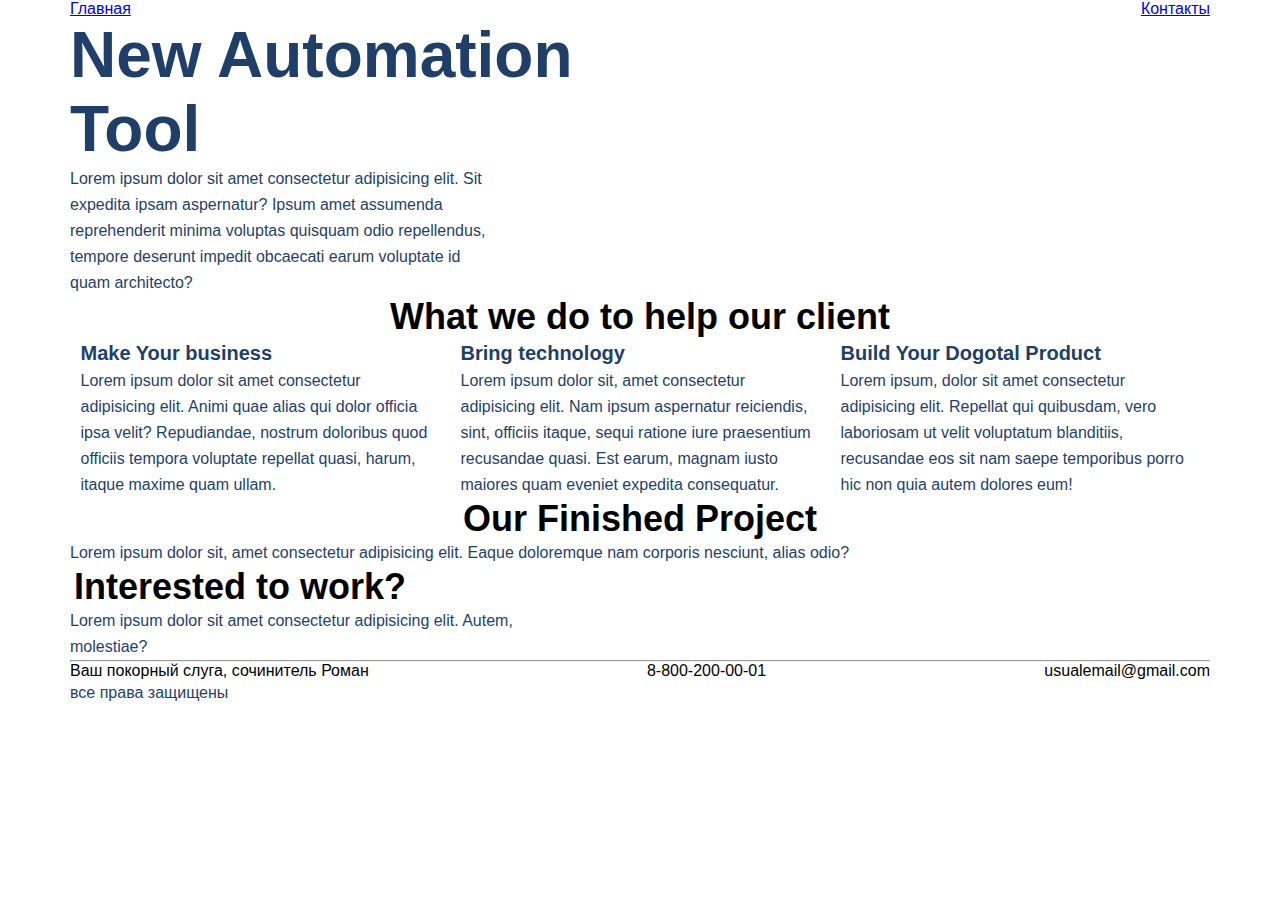
==== index.html @ da650c40 "2" ====
<!DOCTYPE html>
<html lang="en">
<head>
    <meta charset="UTF-8">
    <meta http-equiv="X-UA-Compatible" content="IE=edge">
    <meta name="viewport" content="width=device-width, initial-scale=1.0">
    <title>Document</title>
    <link rel="stylesheet" href="style.css">
</head>
<body>
    <div class="top">
        <div class="container">
            <div>
                <ul class="header"> 
                    <li><a href="index.html">Главная</a></li>
                    <li><a href="contacts.html">Контакты</a></li>
                </ul>
            </div>
            <div class="top_info">
                <h1 class="mainh1">New Automation Tool</h1>
                <p class="paragraf text-1">Lorem ipsum dolor sit amet consectetur adipisicing elit. Sit expedita ipsam aspernatur? Ipsum amet assumenda reprehenderit minima voluptas quisquam odio repellendus, tempore deserunt impedit obcaecati earum voluptate id quam architecto?</p>
            </div>
        </div>
    </div>

    <div class="what_we_do container">
        <h3 class="heading3">What we do to help our client</h3>
        <div class="catalog">
            <div class="item-1">
                <h4 class="heading4">Make Your business</h4>
                <p class="paragraf">Lorem ipsum dolor sit amet consectetur adipisicing elit. Animi quae alias qui dolor officia ipsa velit? Repudiandae, nostrum doloribus quod officiis tempora voluptate repellat quasi, harum, itaque maxime quam ullam.</p>
            </div>
            <div class="item-2">
                <h4 class="heading4">Bring technology</h4>
                <p class="paragraf">Lorem ipsum dolor sit, amet consectetur adipisicing elit. Nam ipsum aspernatur reiciendis, sint, officiis itaque, sequi ratione iure praesentium recusandae quasi. Est earum, magnam iusto maiores quam eveniet expedita consequatur.</p>
            </div>
            <div class="item-3">
                <h4 class="heading4">Build Your Dogotal Product</h4>
                <p class="paragraf">Lorem ipsum, dolor sit amet consectetur adipisicing elit. Repellat qui quibusdam, vero laboriosam ut velit voluptatum blanditiis, recusandae eos sit nam saepe temporibus porro hic non quia autem dolores eum!</p>
            </div>

        </div>
    </div>

    <div class="project container">
        <h3 class="heading3">Our Finished Project</h3>
        <p class="paragraf">Lorem ipsum dolor sit, amet consectetur adipisicing elit. Eaque doloremque nam corporis nesciunt, alias odio?</p>
    </div>

    <div  class="footer">
        <div class="container">
            <div class="footer_top">
                <div class="footer_text">
                    <h3 class="heading3 footer-heading">Interested to work?</h3>
                    <p class="paragraf">Lorem ipsum dolor sit amet consectetur adipisicing elit. Autem, molestiae?</p>
                </div>
            </div>
            <hr>
            <div class="footer_bottom">
                <ul class="footer_info">
                    <li>Ваш покорный слуга, сочинитель Роман</li>
                    <li>8-800-200-00-01</li>
                    <li>usualemail@gmail.com</li>
                </ul>
                <div class="copyright">
                    <p class="paragraf">все права защищены</p>
                </div>
                
            </div>
        </div>


    </div>


</body>
</html>
---- style.css ----
* {
    margin: 0;
    padding: 0;
}

.container {
    width: 1140px;
    margin: 0 auto;
}

.header {
    display: flex;
    list-style-type: none;
    justify-content: space-between;
}

.top_info {
    width: 510px;
}

.text-1 {
    width: 425px;
}
.item-1 {
    width: 359px;
    
}

.item-2 {
    width: 359px;
    
}

.item-3 {
    width: 359px;
    
}

.catalog {
    display: flex;
    justify-content: space-around;
}

.footer_text {
    width: 495px;
}

.footer-heading {
    width: 340px;
}

.footer_info {
    display: flex;
    list-style-type: none;
    justify-content: space-between; 
}

.contacts_block {
    display: flex;
}










body {
    font-family: sans-serif
}

.paragraf {
    font-size: 16px;
    line-height: 26px;
    color: #1F3F68;

}

.mainh1 {
    font-size: 64px;
    color: #1F3F68

}

.contacts {
font-weight: 500;
font-size: 44px;
text-align: center;
}

.heading3 {
font-size: 36px;
text-align: center;
}

.heading4 {
font-size: 20px;
line-height: 30px;
color: #1F3F68;
}

.inp {
border: 1px solid #356EAD;
box-sizing: border-box;
border-radius: 10px;
opacity: 0.4;
}

.butt {
background: #5A98D0;
box-shadow: 5px 20px 50px rgba(16, 112, 177, 0.2);
border-radius: 10px;
font-weight: 500;
font-size: 16px;
line-height: 26px;
text-align: center;
color: #FFFFFF;
text-transform: uppercase;
}
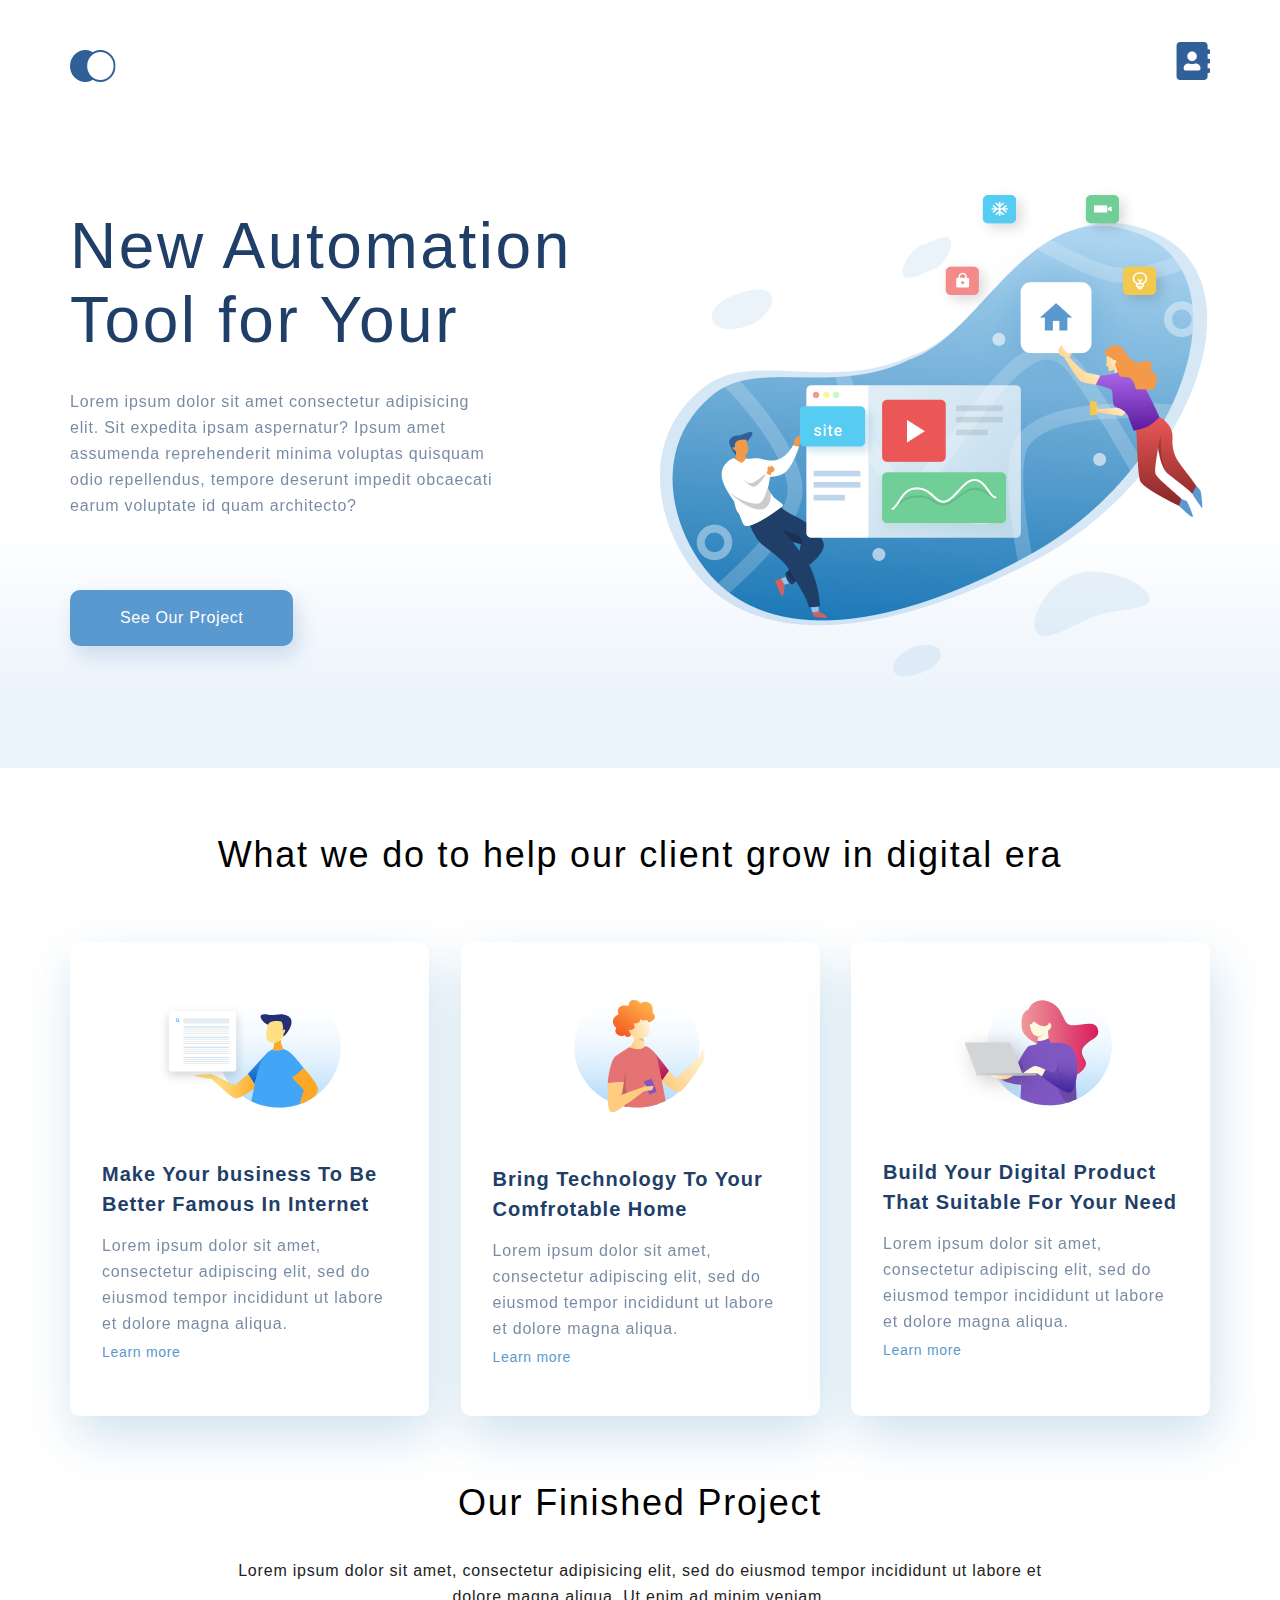
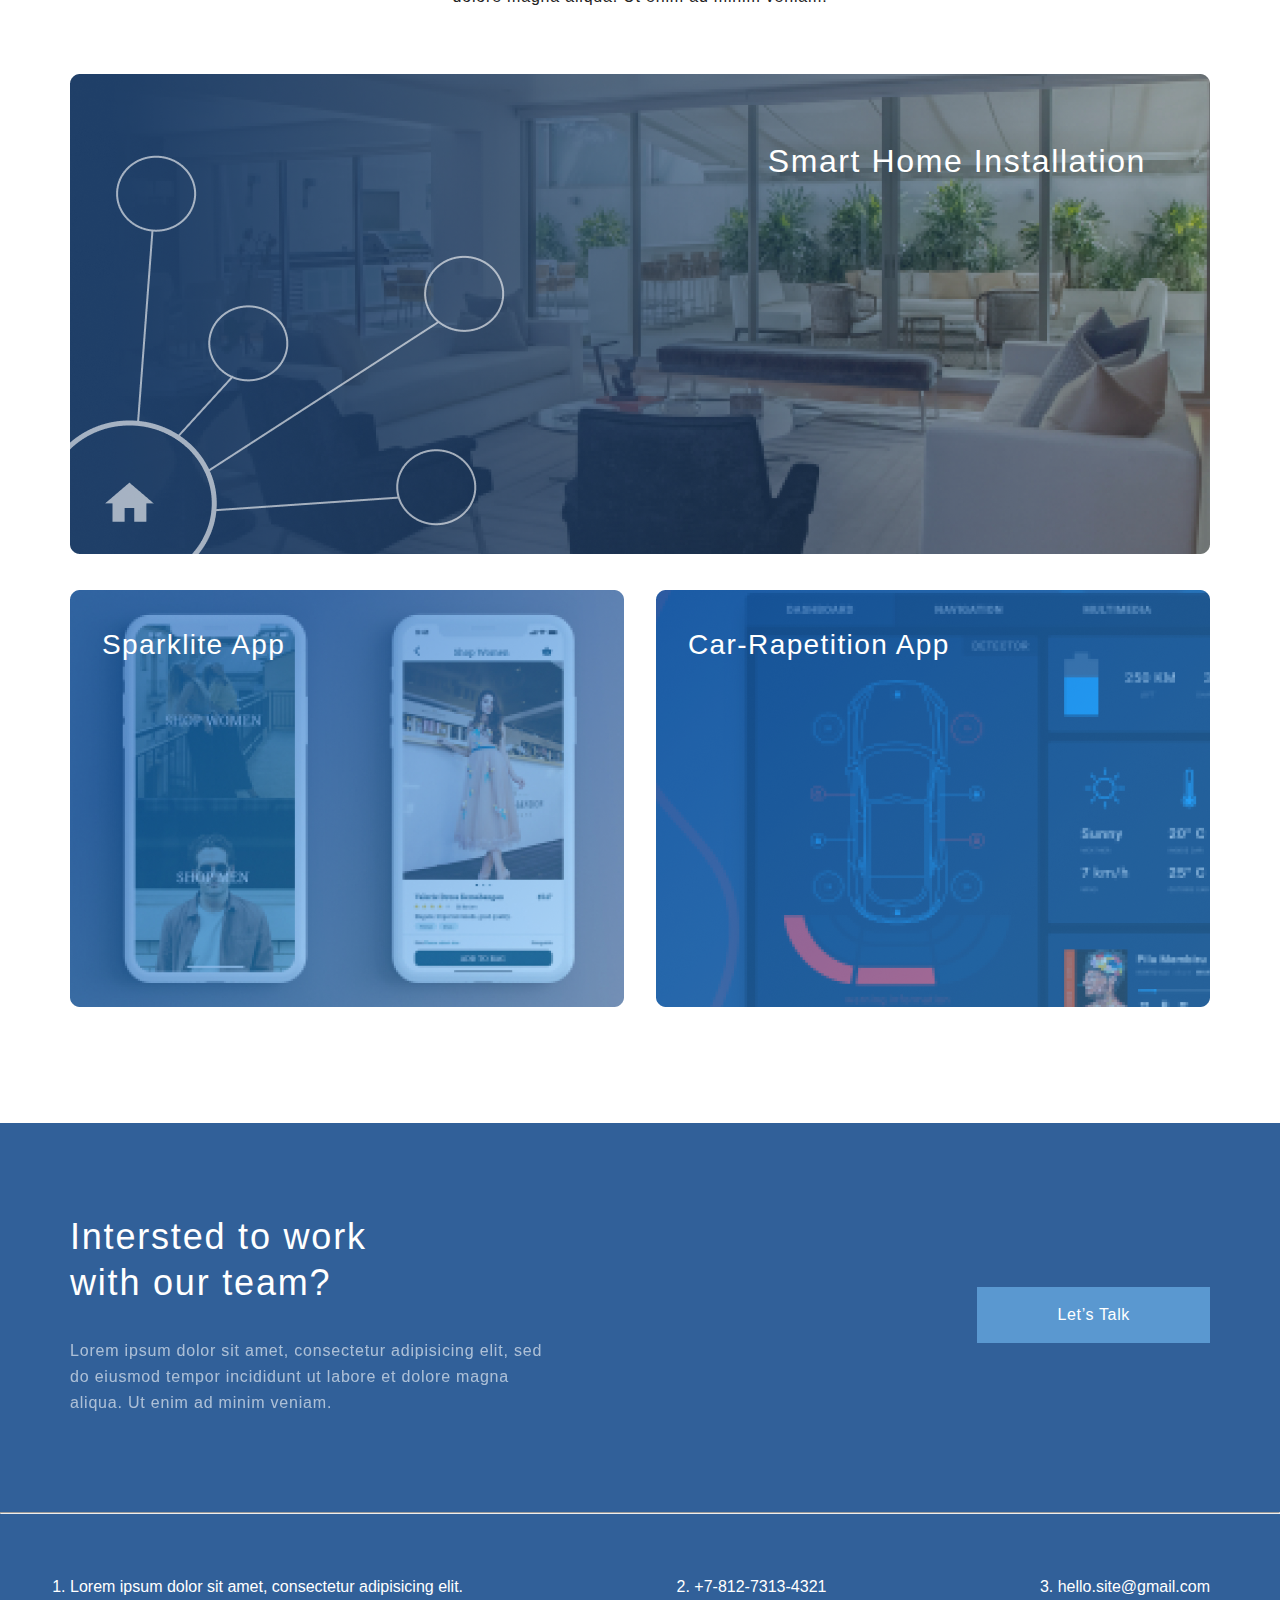
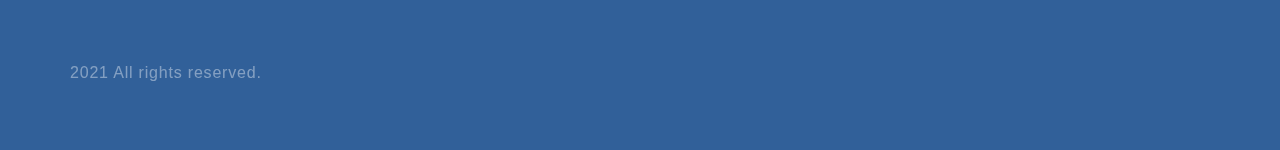
==== commit 18401888: "lesson6" ====
--- a/index.html
+++ b/index.html
@@ -9,34 +9,42 @@
 </head>
 <body>
     <div class="top">
-        <div class="container">
-            <div>
-                <ul class="header"> 
-                    <li><a href="index.html">Главная</a></li>
-                    <li><a href="contacts.html">Контакты</a></li>
-                </ul>
-            </div>
+        <div class="container top_box">
+            <ul class="header"> 
+                <li><a href="index.html"><img src="images/logo.svg" alt="logo"></a></li>
+                <li><a href="contacts.html"><img src="images/contacts.svg" alt="contacts"></a></li>
+            </ul>
             <div class="top_info">
-                <h1 class="mainh1">New Automation Tool</h1>
+                <h1 class="mainh1">New Automation Tool for Your</h1>
                 <p class="paragraf text-1">Lorem ipsum dolor sit amet consectetur adipisicing elit. Sit expedita ipsam aspernatur? Ipsum amet assumenda reprehenderit minima voluptas quisquam odio repellendus, tempore deserunt impedit obcaecati earum voluptate id quam architecto?</p>
+                <a href="#" class="top_button">See Our Project</a>
             </div>
         </div>
     </div>
 
     <div class="what_we_do container">
-        <h3 class="heading3">What we do to help our client</h3>
+        <h3 class="heading3">What we do to help our client grow in digital era</h3>
         <div class="catalog">
-            <div class="item-1">
-                <h4 class="heading4">Make Your business</h4>
-                <p class="paragraf">Lorem ipsum dolor sit amet consectetur adipisicing elit. Animi quae alias qui dolor officia ipsa velit? Repudiandae, nostrum doloribus quod officiis tempora voluptate repellat quasi, harum, itaque maxime quam ullam.</p>
+            <div class="card">
+                <img class="card_image" src="images/card-1.svg" alt="card 1">
+                <h4 class="heading4">Make Your business To Be
+                    Better Famous In Internet</h4>
+                <p class="paragraf">Lorem ipsum dolor sit amet, consectetur adipiscing elit, sed do eiusmod tempor incididunt ut labore et dolore magna aliqua. </p>
+                <a class="card_link" href="#">Learn more</a>
             </div>
-            <div class="item-2">
-                <h4 class="heading4">Bring technology</h4>
-                <p class="paragraf">Lorem ipsum dolor sit, amet consectetur adipisicing elit. Nam ipsum aspernatur reiciendis, sint, officiis itaque, sequi ratione iure praesentium recusandae quasi. Est earum, magnam iusto maiores quam eveniet expedita consequatur.</p>
+            <div class="card">
+                <img class="card_image" src="images/card-2.svg" alt="card 2">
+                <h4 class="heading4">Bring Technology To Your 
+                    Comfrotable Home</h4>
+                <p class="paragraf">Lorem ipsum dolor sit amet, consectetur adipiscing elit, sed do eiusmod tempor incididunt ut labore et dolore magna aliqua. </p>
+                <a class="card_link" href="#">Learn more</a>
             </div>
-            <div class="item-3">
-                <h4 class="heading4">Build Your Dogotal Product</h4>
-                <p class="paragraf">Lorem ipsum, dolor sit amet consectetur adipisicing elit. Repellat qui quibusdam, vero laboriosam ut velit voluptatum blanditiis, recusandae eos sit nam saepe temporibus porro hic non quia autem dolores eum!</p>
+            <div class="card">
+                <img class="card_image" src="images/card-3.svg" alt="card 3">
+                <h4 class="heading4">Build Your Digital Product
+                    That Suitable For Your Need</h4>
+                <p class="paragraf">Lorem ipsum dolor sit amet, consectetur adipiscing elit, sed do eiusmod tempor incididunt ut labore et dolore magna aliqua. </p>
+                <a class="card_link" href="#">Learn more</a>
             </div>
 
         </div>
@@ -44,26 +52,44 @@
 
     <div class="project container">
         <h3 class="heading3">Our Finished Project</h3>
-        <p class="paragraf">Lorem ipsum dolor sit, amet consectetur adipisicing elit. Eaque doloremque nam corporis nesciunt, alias odio?</p>
+        <p class="paragraf text_project">Lorem ipsum dolor sit amet, consectetur adipisicing elit, sed do eiusmod tempor incididunt ut labore et dolore magna aliqua. Ut enim ad minim veniam.</p>
+        <div class="project_item">
+            <img class="project_img" src="images/project-1.png" alt="project 1">
+            <p class="project_text">Smart Home Installation</p>
+        </div>
+        <div class="project_parent">
+            <div class="project_item project_item_margin">
+                <img class="project_img" src="images/project-2.png" alt="project 2">
+                <p class="project_text_2">Sparklite App</p>
+            </div>
+            <div class="project_item">
+                <img class="project_img" src="images/project-3.png" alt="project 3">
+                <p class="project_text_2">Car-Rapetition App</p>
+            </div>
+        </div>
     </div>
 
     <div  class="footer">
         <div class="container">
             <div class="footer_top">
                 <div class="footer_text">
-                    <h3 class="heading3 footer-heading">Interested to work?</h3>
-                    <p class="paragraf">Lorem ipsum dolor sit amet consectetur adipisicing elit. Autem, molestiae?</p>
+                    <h3 class="heading3 footer_heading">Intersted to work
+                        with our team?</h3>
+                    <p class="paragraf footer_heading_text">Lorem ipsum dolor sit amet, consectetur adipisicing elit, sed do eiusmod tempor incididunt ut labore et dolore magna aliqua. Ut enim ad minim veniam.</p>
                 </div>
+                <a href="#" class="footer_button">Let’s Talk</a>
             </div>
-            <hr>
+        </div>
+    <hr>
+        <div class="container">
             <div class="footer_bottom">
-                <ul class="footer_info">
-                    <li>Ваш покорный слуга, сочинитель Роман</li>
-                    <li>8-800-200-00-01</li>
-                    <li>usualemail@gmail.com</li>
-                </ul>
+                <ol class="footer_info">
+                    <li>Lorem ipsum dolor sit amet, consectetur adipisicing elit.</li>
+                    <li>+7-812-7313-4321</li>
+                    <li>hello.site@gmail.com</li>
+                </ol>
                 <div class="copyright">
-                    <p class="paragraf">все права защищены</p>
+                    <p class="paragraf copy_text">2021 All rights reserved.</p>
                 </div>
                 
             </div>
--- a/style.css
+++ b/style.css
@@ -1,3 +1,5 @@
+
+
 * {
     margin: 0;
     padding: 0;
@@ -8,56 +10,48 @@
     margin: 0 auto;
 }
 
+.top {
+    height: 768px;
+    background: linear-gradient(0deg, #EBF3FB 8.84%, rgba(152, 195, 232, 0) 31.12%);
+}
+
 .header {
     display: flex;
     list-style-type: none;
     justify-content: space-between;
-}
-
-.top_info {
-    width: 510px;
+    padding-top: 42px;
 }
 
 .text-1 {
     width: 425px;
 }
-.item-1 {
+.card {
     width: 359px;
-    
-}
-
-.item-2 {
-    width: 359px;
-    
-}
-
-.item-3 {
-    width: 359px;
-    
-}
+    padding: 44px 32px;
+    box-sizing: border-box;
+    background-color: #FFFFFF;
+    box-shadow: 5px 20px 50px rgba(16, 112, 177, 0.2);
+    border-radius: 10px;
+    display: flex;
+    flex-direction: column;
+}
+
 
 .catalog {
     display: flex;
-    justify-content: space-around;
-}
-
-.footer_text {
-    width: 495px;
-}
-
-.footer-heading {
-    width: 340px;
-}
-
-.footer_info {
-    display: flex;
-    list-style-type: none;
-    justify-content: space-between; 
-}
-
-.contacts_block {
-    display: flex;
-}
+    justify-content: space-between;
+    padding-top: 64px;
+    padding-bottom: 64px;
+}
+
+.card_image {
+    align-self: center;
+    margin-bottom: 51px;
+}
+
+
+
+
 
 
 
@@ -76,13 +70,55 @@
     font-size: 16px;
     line-height: 26px;
     color: #1F3F68;
-
+    letter-spacing: 0.05em;
+    opacity: 0.6;
+}
+
+.text_project {
+    width: 75%;
+    margin: 32px auto 64px;
+    color: #222222;
+    opacity: 1;
+    text-align: center;
 }
 
 .mainh1 {
     font-size: 64px;
-    color: #1F3F68
-
+    color: #1F3F68;
+    font-weight: 300;
+    line-height: 74px;
+    letter-spacing: 0.04em;
+    margin-bottom: 32px;
+    width: 510px;
+}
+
+.top_info {
+    padding-top: 115px;
+    flex-grow: 1;
+    background-image: url(images/top_back.png);
+    background-repeat: no-repeat;
+    background-position: right center;
+}
+
+.top_box {
+    display: flex;
+    flex-direction: column;
+    height: 100%;
+}
+
+.top_button {
+    font-size: 16px;
+    line-height: 26px;
+    text-align: center;
+    letter-spacing: 0.04em;
+    color: #FFFFFF;
+    background: #5A98D0;
+    box-shadow: 5px 10px 20px rgba(53, 110, 173, 0.2);
+    border-radius: 10px;
+    padding: 15px 50px;
+    text-decoration: none;
+    display: inline-block;
+    margin-top: 71px;
 }
 
 .contacts {
@@ -91,15 +127,148 @@
 text-align: center;
 }
 
+.what_we_do {
+    padding-top: 64px;
+}
+
+.card_link {
+    font-size: 14px;
+    line-height: 30px;
+    letter-spacing: 0.05em;
+    color: #5A98D0;
+    text-decoration: none;
+}
+
 .heading3 {
-font-size: 36px;
-text-align: center;
+    font-size: 36px;
+    text-align: center;
+    font-weight: 300;
+    line-height: 46px;
+    letter-spacing: 0.05em;
 }
 
 .heading4 {
-font-size: 20px;
-line-height: 30px;
-color: #1F3F68;
+    font-size: 20px;
+    line-height: 30px;
+    color: #1F3F68;
+    letter-spacing: 0.05em;
+    margin-bottom: 14px;
+}
+
+/* стили блока project */
+
+.project {}
+
+.project_img {
+    width: 100%;
+}
+
+.project_item {
+    position: relative;
+    flex-grow: 1;
+}
+
+.project_item_margin {
+    margin-right: 32px;
+}
+
+.project_text {
+    font-size: 32px;
+    line-height: 46px;
+    text-align: right;
+    letter-spacing: 0.05em;
+    color: #FFFFFF;
+    position: absolute;
+    top: 64px;
+    right: 64px;
+}
+
+.project_parent {
+    display: flex;
+    justify-content: space-between;
+    position: relative;
+    margin-top: 32px;
+}
+
+.project_text_2 {
+    top: 32px;
+    left: 32px;
+    position: absolute;
+    font-size: 28px;
+    line-height: 46px;
+    letter-spacing: 0.05em;
+    color: #FFFFFF;
+}
+
+/* стили футера */
+
+.footer {
+    margin-top: 112px;
+    background-color: #316099;
+    padding-top: 91px;
+}
+
+.footer_top {
+    margin-bottom: 96px;
+    display: flex;
+    justify-content: space-between;
+}
+
+.footer_text {
+    width: 495px;
+}
+
+.footer_heading {
+    width: 340px;
+    font-size: 36px;
+    line-height: 46px;
+    letter-spacing: 0.05em;
+    color: #FFFFFF;
+    text-align: left;
+    margin-bottom: 32px;
+}
+
+.footer_heading_text {
+    color: #FFFFFF;
+}
+
+.footer_button {
+    font-size: 16px;
+    line-height: 26px;
+    text-align: center;
+    letter-spacing: 0.04em;
+    color: #FFFFFF;
+    text-decoration: none;
+    background-color: #5A98D0;
+    padding: 15px 80px;
+    display: inline-block;
+    align-self: center;
+
+}
+
+.footer_bottom {
+    margin-top: 64px;
+    padding-bottom: 64px;
+}
+
+.footer_info {
+    display: flex;
+    justify-content: space-between;
+    margin-bottom: 64px;
+    color: #FFFFFF;
+    opacity: 1;
+}
+
+.copy_text {
+    color: #FFFFFF;
+    opacity: 0.4;
+}
+
+
+/* стили второй страницы */
+
+.contacts_block {
+    display: flex;
 }
 
 .inp {
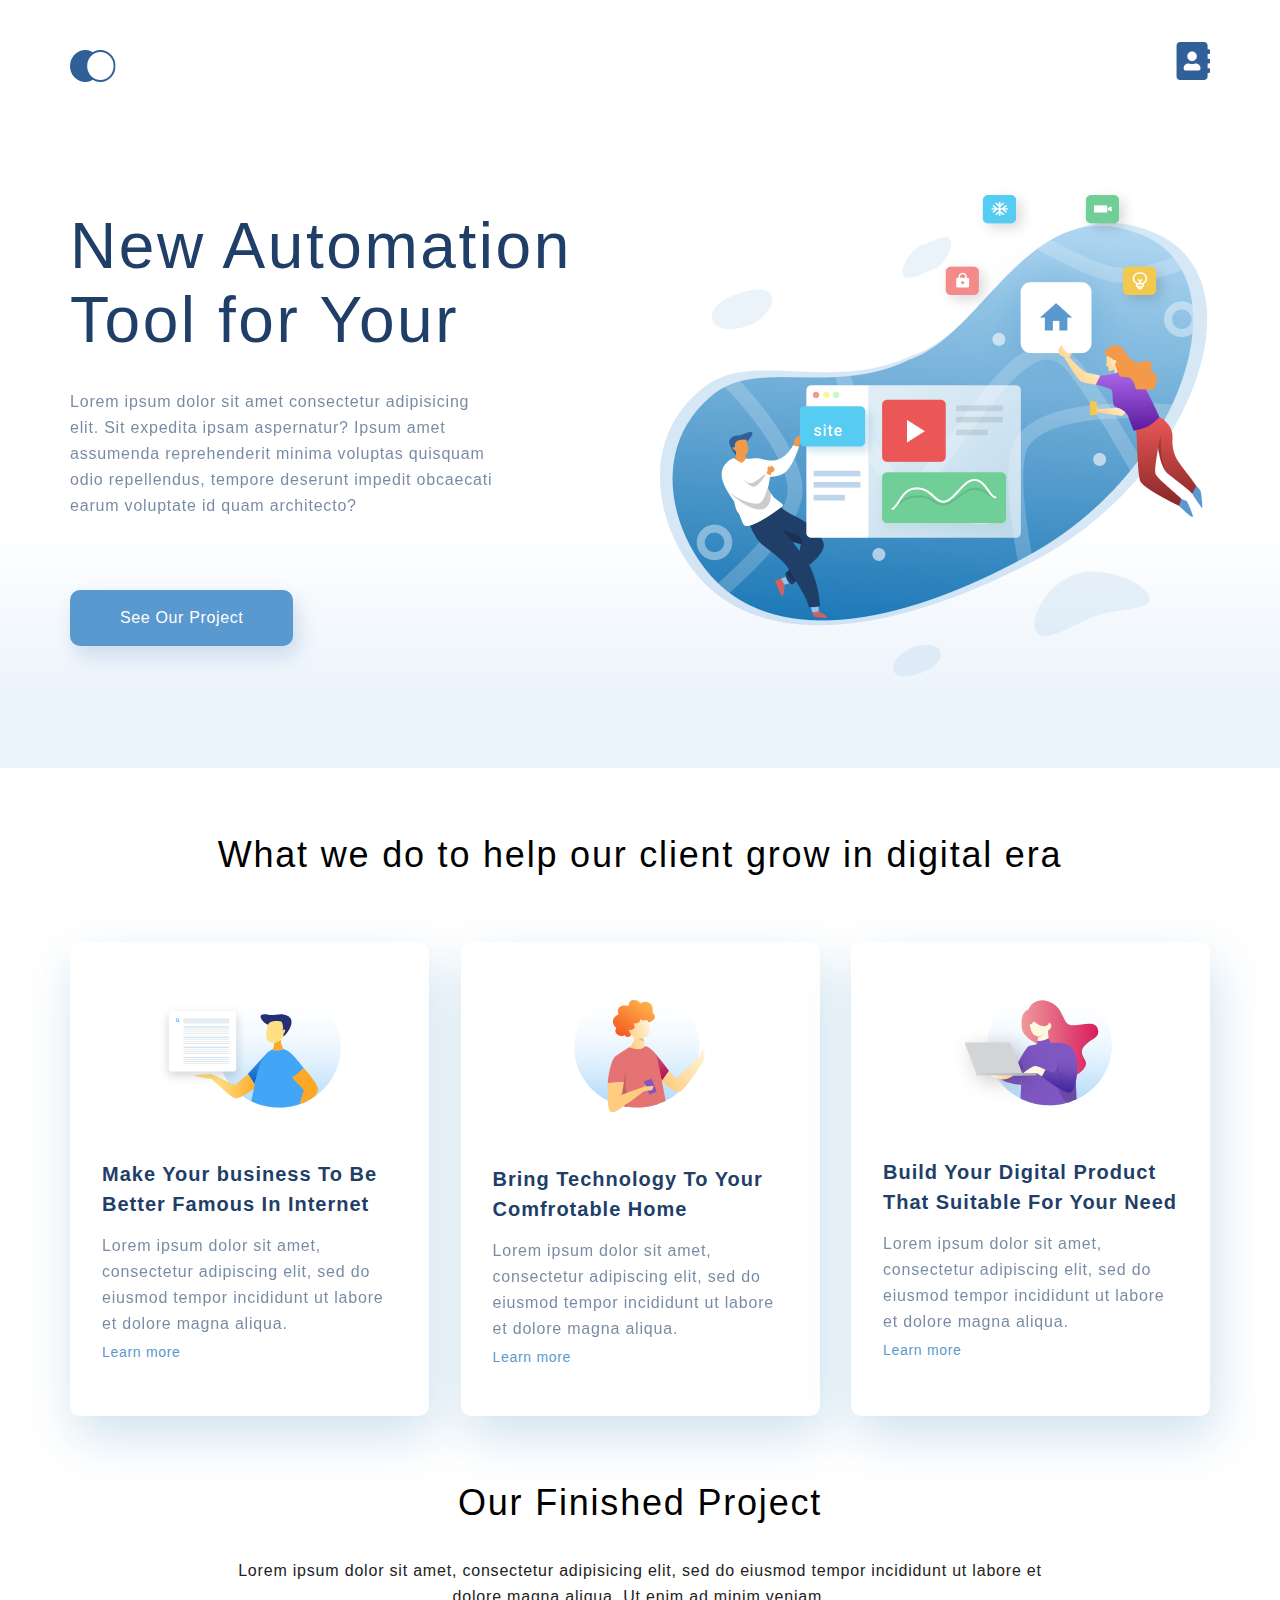
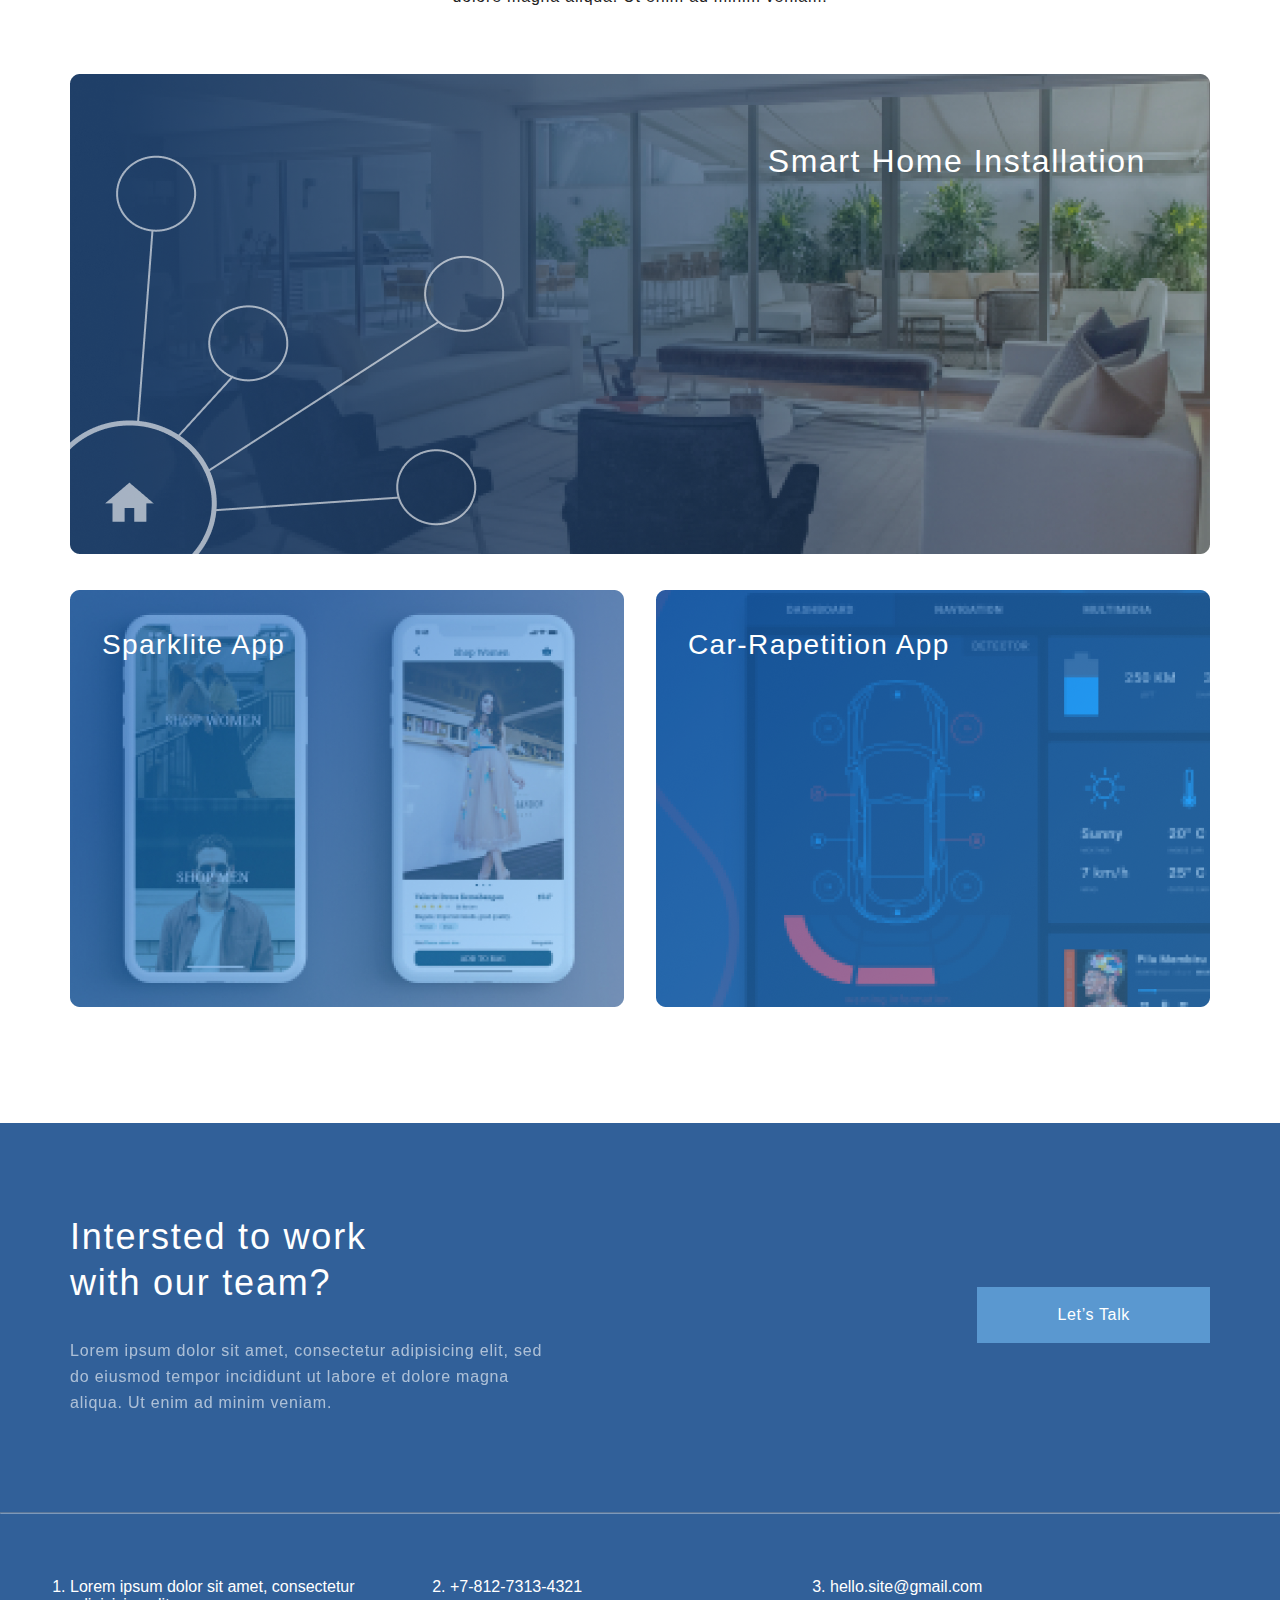
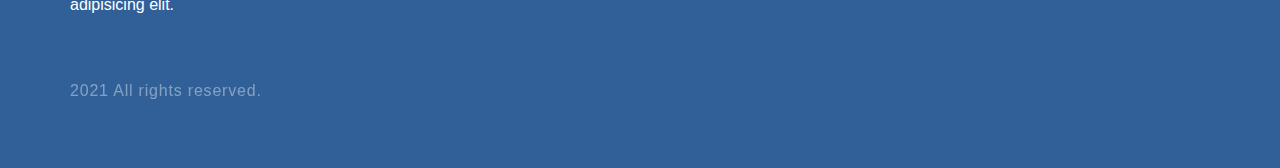
==== commit f1cd40be: "lesson6" ====
--- a/index.html
+++ b/index.html
@@ -55,16 +55,16 @@
         <p class="paragraf text_project">Lorem ipsum dolor sit amet, consectetur adipisicing elit, sed do eiusmod tempor incididunt ut labore et dolore magna aliqua. Ut enim ad minim veniam.</p>
         <div class="project_item">
             <img class="project_img" src="images/project-1.png" alt="project 1">
-            <p class="project_text">Smart Home Installation</p>
+            <p class="item_text">Smart Home Installation</p>
         </div>
         <div class="project_parent">
             <div class="project_item project_item_margin">
                 <img class="project_img" src="images/project-2.png" alt="project 2">
-                <p class="project_text_2">Sparklite App</p>
+                <p class="item_text_2">Sparklite App</p>
             </div>
             <div class="project_item">
                 <img class="project_img" src="images/project-3.png" alt="project 3">
-                <p class="project_text_2">Car-Rapetition App</p>
+                <p class="item_text_2">Car-Rapetition App</p>
             </div>
         </div>
     </div>
@@ -80,13 +80,13 @@
                 <a href="#" class="footer_button">Let’s Talk</a>
             </div>
         </div>
-    <hr>
+    <hr style="opacity: 0.4;">
         <div class="container">
             <div class="footer_bottom">
                 <ol class="footer_info">
-                    <li>Lorem ipsum dolor sit amet, consectetur adipisicing elit.</li>
-                    <li>+7-812-7313-4321</li>
-                    <li>hello.site@gmail.com</li>
+                    <li class="footer_list">Lorem ipsum dolor sit amet, consectetur adipisicing elit.</li>
+                    <li class="footer_list">+7-812-7313-4321</li>
+                    <li class="footer_list">hello.site@gmail.com</li>
                 </ol>
                 <div class="copyright">
                     <p class="paragraf copy_text">2021 All rights reserved.</p>
--- a/style.css
+++ b/style.css
@@ -1,4 +1,4 @@
-
+/* общее форматирование */
 
 * {
     margin: 0;
@@ -9,58 +9,6 @@
     width: 1140px;
     margin: 0 auto;
 }
-
-.top {
-    height: 768px;
-    background: linear-gradient(0deg, #EBF3FB 8.84%, rgba(152, 195, 232, 0) 31.12%);
-}
-
-.header {
-    display: flex;
-    list-style-type: none;
-    justify-content: space-between;
-    padding-top: 42px;
-}
-
-.text-1 {
-    width: 425px;
-}
-.card {
-    width: 359px;
-    padding: 44px 32px;
-    box-sizing: border-box;
-    background-color: #FFFFFF;
-    box-shadow: 5px 20px 50px rgba(16, 112, 177, 0.2);
-    border-radius: 10px;
-    display: flex;
-    flex-direction: column;
-}
-
-
-.catalog {
-    display: flex;
-    justify-content: space-between;
-    padding-top: 64px;
-    padding-bottom: 64px;
-}
-
-.card_image {
-    align-self: center;
-    margin-bottom: 51px;
-}
-
-
-
-
-
-
-
-
-
-
-
-
-
 
 body {
     font-family: sans-serif
@@ -72,14 +20,6 @@
     color: #1F3F68;
     letter-spacing: 0.05em;
     opacity: 0.6;
-}
-
-.text_project {
-    width: 75%;
-    margin: 32px auto 64px;
-    color: #222222;
-    opacity: 1;
-    text-align: center;
 }
 
 .mainh1 {
@@ -92,6 +32,41 @@
     width: 510px;
 }
 
+.heading3 {
+    font-size: 36px;
+    text-align: center;
+    font-weight: 300;
+    line-height: 46px;
+    letter-spacing: 0.05em;
+}
+
+.heading4 {
+    font-size: 20px;
+    line-height: 30px;
+    color: #1F3F68;
+    letter-spacing: 0.05em;
+    margin-bottom: 14px;
+}
+/* стили блока top */
+
+.top {
+    height: 768px;
+    background: linear-gradient(0deg, #EBF3FB 8.84%, rgba(152, 195, 232, 0) 31.12%);
+}
+
+.top_box {
+    display: flex;
+    flex-direction: column;
+    height: 100%;
+}
+
+.header {
+    display: flex;
+    list-style-type: none;
+    justify-content: space-between;
+    padding-top: 42px;
+}
+
 .top_info {
     padding-top: 115px;
     flex-grow: 1;
@@ -100,10 +75,8 @@
     background-position: right center;
 }
 
-.top_box {
-    display: flex;
-    flex-direction: column;
-    height: 100%;
+.text-1 {
+    width: 425px;
 }
 
 .top_button {
@@ -121,14 +94,33 @@
     margin-top: 71px;
 }
 
-.contacts {
-font-weight: 500;
-font-size: 44px;
-text-align: center;
-}
+/* стили блока what we do */
 
 .what_we_do {
     padding-top: 64px;
+}
+
+.catalog {
+    display: flex;
+    justify-content: space-between;
+    padding-top: 64px;
+    padding-bottom: 64px;
+}
+
+.card {
+    width: 359px;
+    padding: 44px 32px;
+    box-sizing: border-box;
+    background-color: #FFFFFF;
+    box-shadow: 5px 20px 50px rgba(16, 112, 177, 0.2);
+    border-radius: 10px;
+    display: flex;
+    flex-direction: column;
+}
+
+.card_image {
+    align-self: center;
+    margin-bottom: 51px;
 }
 
 .card_link {
@@ -139,28 +131,14 @@
     text-decoration: none;
 }
 
-.heading3 {
-    font-size: 36px;
-    text-align: center;
-    font-weight: 300;
-    line-height: 46px;
-    letter-spacing: 0.05em;
-}
-
-.heading4 {
-    font-size: 20px;
-    line-height: 30px;
-    color: #1F3F68;
-    letter-spacing: 0.05em;
-    margin-bottom: 14px;
-}
-
 /* стили блока project */
 
-.project {}
-
-.project_img {
-    width: 100%;
+.text_project {
+    width: 75%;
+    margin: 32px auto 64px;
+    color: #222222;
+    opacity: 1;
+    text-align: center;
 }
 
 .project_item {
@@ -168,11 +146,22 @@
     flex-grow: 1;
 }
 
+.project_img {
+    max-width: 100%;
+}
+
+.project_parent {
+    display: flex;
+    justify-content: space-between;
+    position: relative;
+    margin-top: 32px;
+}
+
 .project_item_margin {
     margin-right: 32px;
 }
 
-.project_text {
+.item_text {
     font-size: 32px;
     line-height: 46px;
     text-align: right;
@@ -183,16 +172,11 @@
     right: 64px;
 }
 
-.project_parent {
-    display: flex;
-    justify-content: space-between;
-    position: relative;
-    margin-top: 32px;
-}
-
-.project_text_2 {
+.item_text_2 {
+    right: auto;
     top: 32px;
     left: 32px;
+    text-align: left;
     position: absolute;
     font-size: 28px;
     line-height: 46px;
@@ -259,6 +243,12 @@
     opacity: 1;
 }
 
+.footer_list {
+    flex-grow: 1;
+    flex-basis: 33.3333%;
+    margin-right: 32px;
+}
+
 .copy_text {
     color: #FFFFFF;
     opacity: 0.4;
@@ -266,6 +256,12 @@
 
 
 /* стили второй страницы */
+
+.contacts {
+    font-weight: 500;
+    font-size: 44px;
+    text-align: center;
+    }
 
 .contacts_block {
     display: flex;
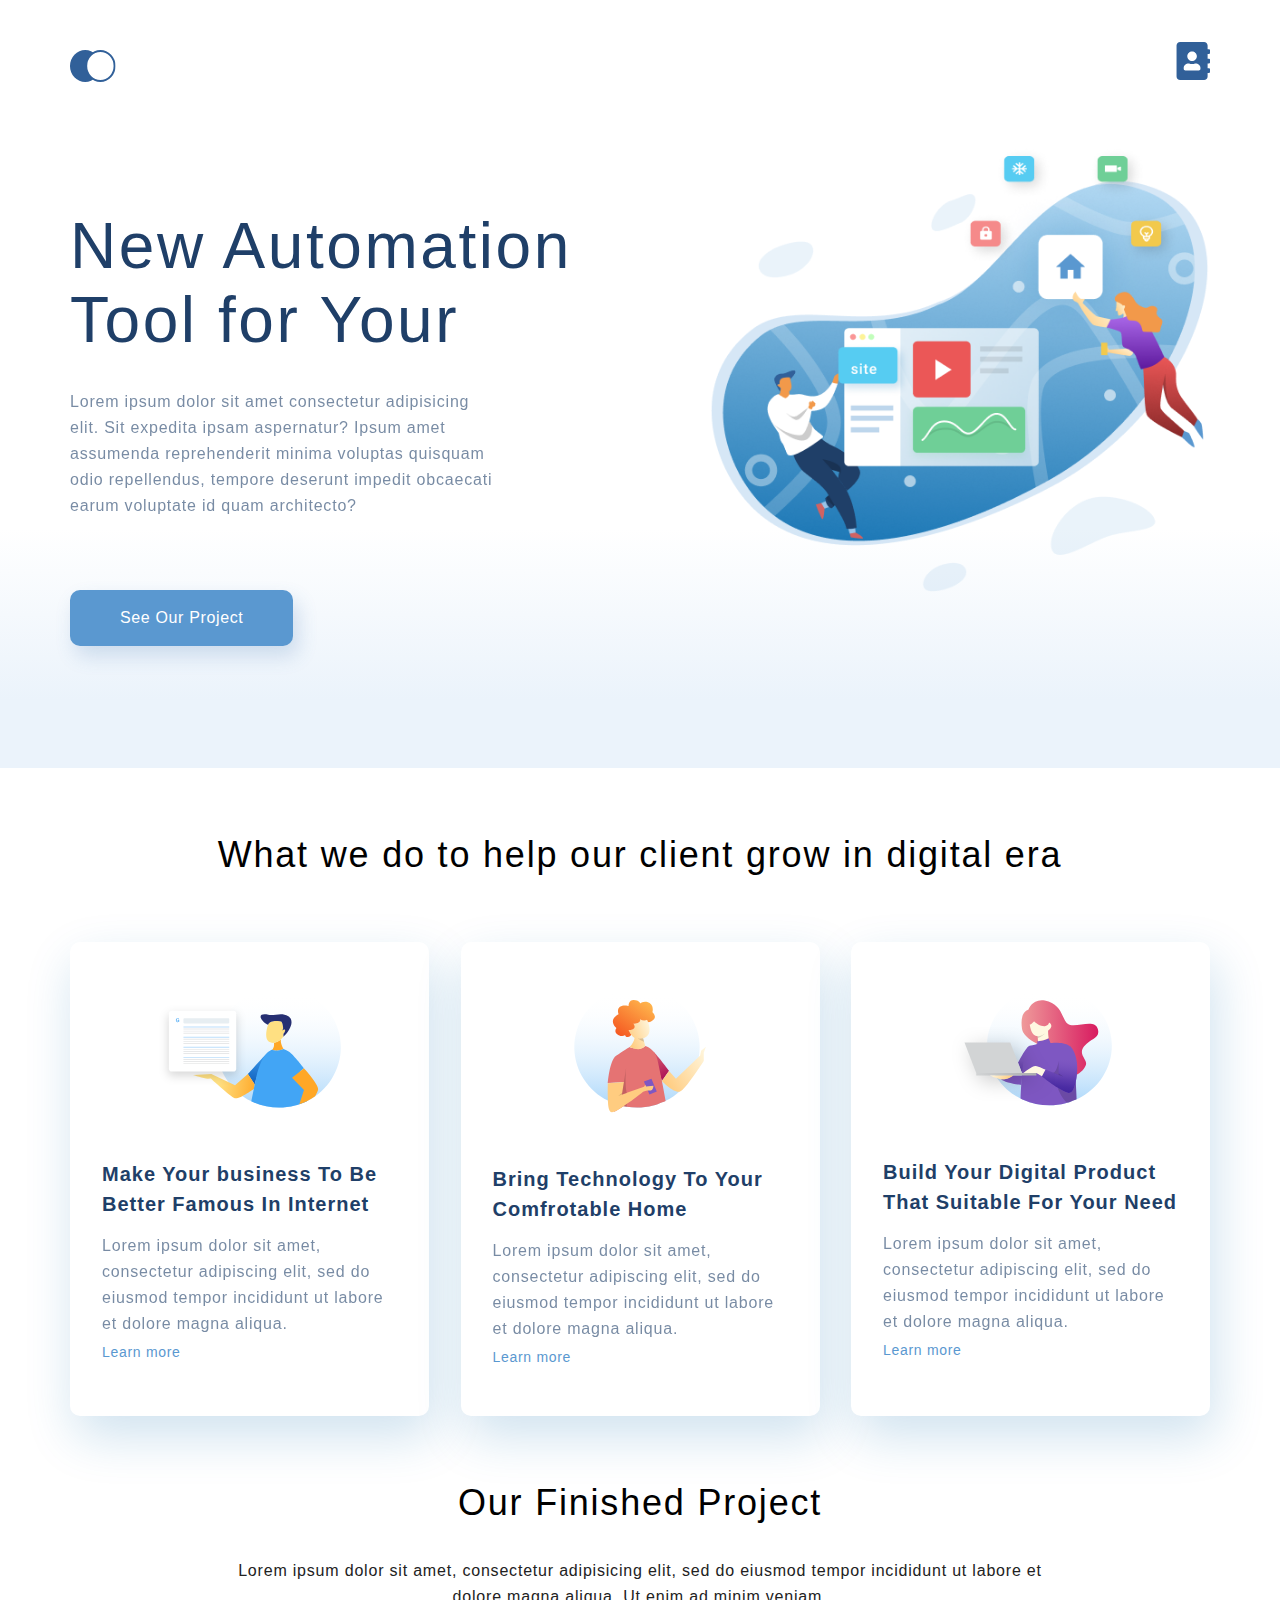
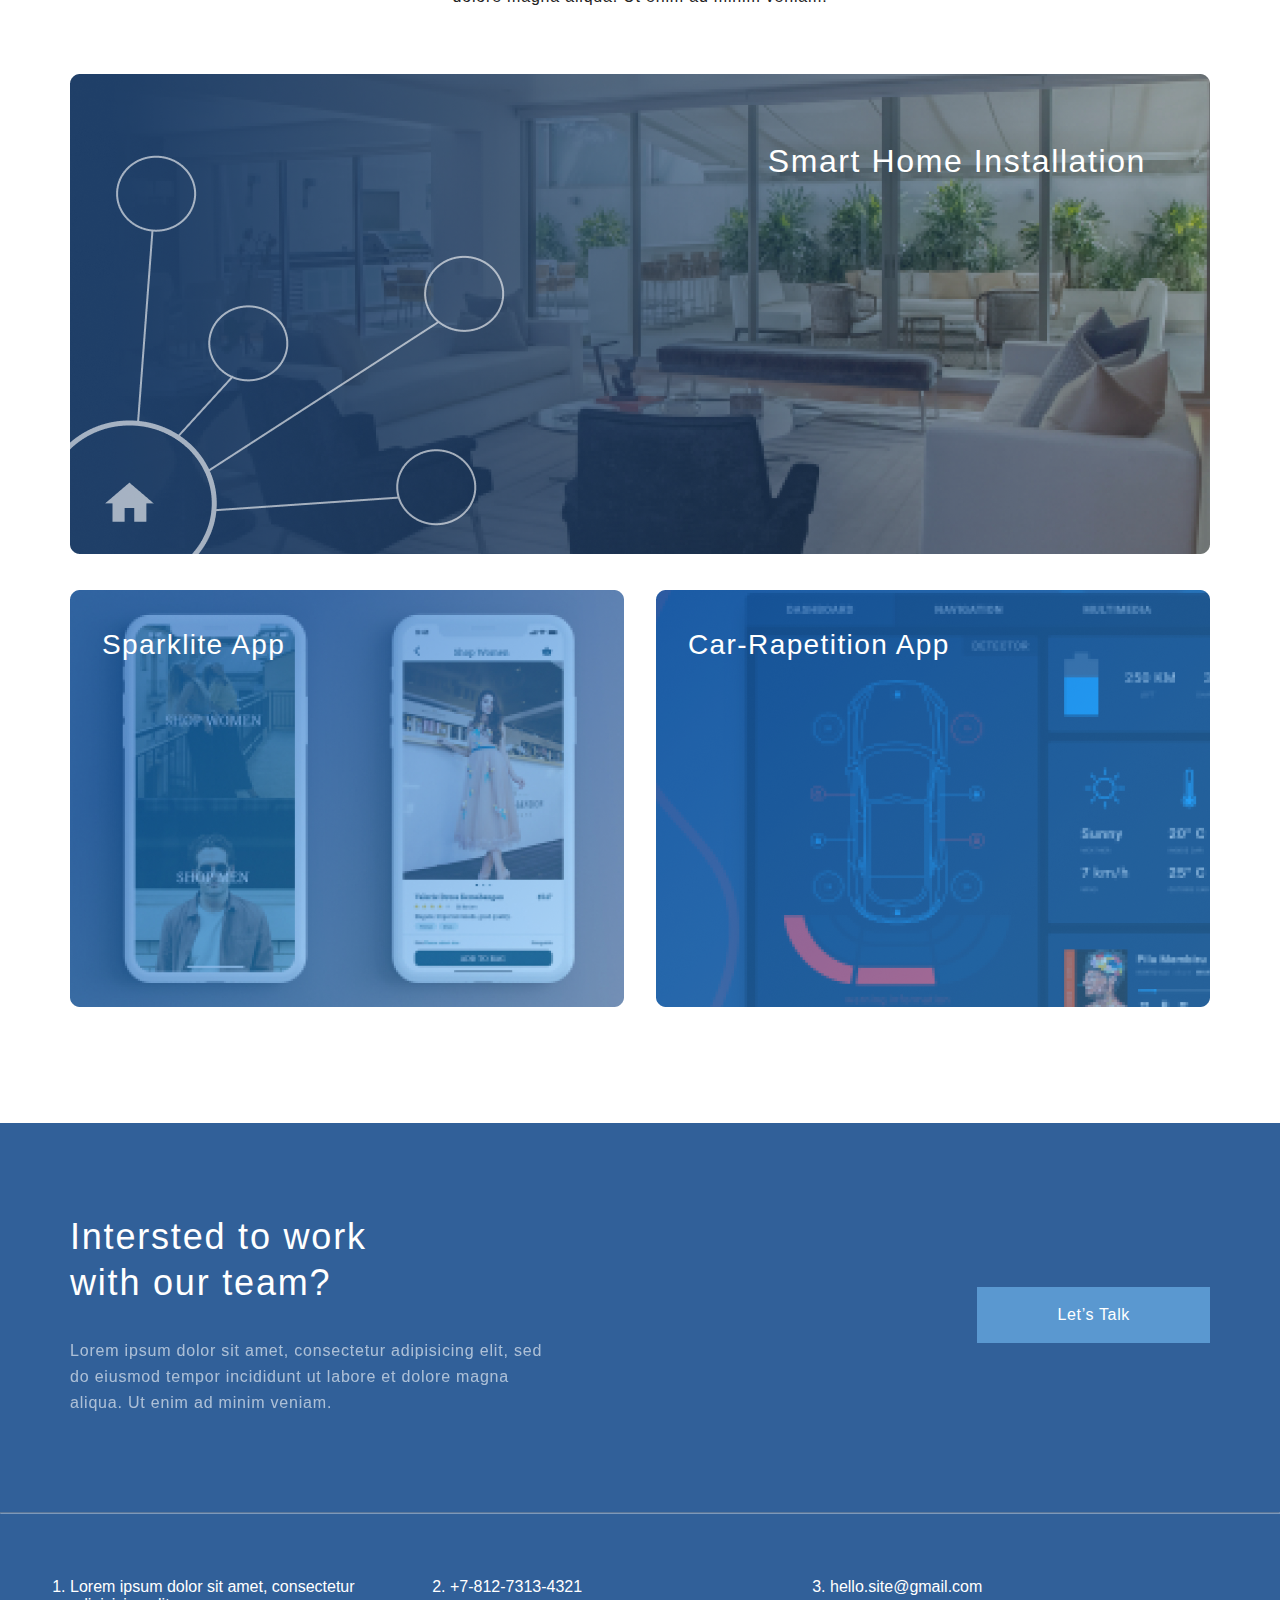
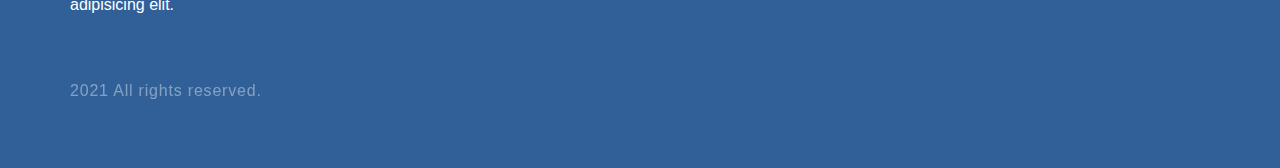
==== commit 3967c10e: "lesson7" ====
--- a/index.html
+++ b/index.html
@@ -60,11 +60,11 @@
         <div class="project_parent">
             <div class="project_item project_item_margin">
                 <img class="project_img" src="images/project-2.png" alt="project 2">
-                <p class="item_text_2">Sparklite App</p>
+                <p class="item_text item_text_2">Sparklite App</p>
             </div>
             <div class="project_item">
                 <img class="project_img" src="images/project-3.png" alt="project 3">
-                <p class="item_text_2">Car-Rapetition App</p>
+                <p class="item_text item_text_2">Car-Rapetition App</p>
             </div>
         </div>
     </div>
@@ -99,5 +99,5 @@
     </div>
 
 
-</body>
+</body> 
 </html>--- a/style.css
+++ b/style.css
@@ -6,7 +6,7 @@
 }
 
 .container {
-    width: 1140px;
+    max-width: 1140px;
     margin: 0 auto;
 }
 
@@ -50,7 +50,7 @@
 /* стили блока top */
 
 .top {
-    height: 768px;
+    min-height: 768px;
     background: linear-gradient(0deg, #EBF3FB 8.84%, rgba(152, 195, 232, 0) 31.12%);
 }
 
@@ -73,6 +73,7 @@
     background-image: url(images/top_back.png);
     background-repeat: no-repeat;
     background-position: right center;
+    background-size: 44%;
 }
 
 .text-1 {
@@ -166,10 +167,11 @@
     line-height: 46px;
     text-align: right;
     letter-spacing: 0.05em;
-    color: #FFFFFF;
     position: absolute;
     top: 64px;
     right: 64px;
+    color: #FFFFFF;
+    font-weight: 300;
 }
 
 .item_text_2 {
@@ -200,6 +202,8 @@
 
 .footer_text {
     width: 495px;
+    display: flex;
+    flex-direction: column;
 }
 
 .footer_heading {
@@ -284,4 +288,172 @@
 text-align: center;
 color: #FFFFFF;
 text-transform: uppercase;
+}
+
+/* медиа запросы */
+
+@media (max-width: 1024px) {
+    .container {
+        padding-left: 32px;
+        padding-right: 32px;
+    }
+    .top_info {
+        background-position: right 280px;
+    }
+
+    .catalog {
+        flex-direction: column;
+        align-items: center;
+    }
+
+    .card {
+        margin-bottom: 32px;
+    }
+
+    .footer {
+        padding-top: 47px;
+    }
+
+    .footer_top {
+        justify-content: space-between;
+        width: 520px;
+        margin: 0 auto 64px;
+    }
+
+    .footer_text {
+        max-width: 336px;
+    }
+
+    .footer_button {
+        padding: 3px 10px;
+    }
+
+    .footer_bottom {
+        /* padding-left: 124px; */
+        width: 520px;
+        margin: 64px auto 0;
+    }
+
+    .footer_info {
+        flex-direction: column;
+    }
+
+    .footer_list {
+        margin-bottom: 25px;
+    }
+}
+
+@media (max-width: 667px) {
+    .header {
+        padding-top: 24px;
+    }
+
+    .top {
+        min-height: 376px;
+        padding-bottom: 41px;
+        box-sizing: border-box;
+    }
+
+    .top_info {
+        padding-top: 36px;
+        display: flex;
+        flex-direction: column;
+        align-items: center;
+        background-image: none;
+    }
+
+    .mainh1 {
+        width: 100%;
+        font-size: 32px;
+        line-height: 37px;
+        margin-bottom: 12px;
+        text-align: center;
+    }
+
+    .text-1 {
+        width: 100%;
+        text-align: center;
+    }
+
+    .top_button {
+        font-size: 12px;
+        line-height: 26px;
+        padding: 0 8px;
+    }
+
+    .heading3 {
+        font-size: 24px;
+        line-height: 28px;
+    }
+
+    .what_we_do {
+        padding-top: 48x;
+    }
+
+    .catalog {
+        padding-top: 32px;
+    }
+
+    .card {
+        width: 100%;
+    }
+
+    .text_project {
+        width: 100%;
+    }
+
+    .item_text {
+        font-size: 16px;
+        line-height: 19px;
+        top: 16px;
+        right: 16px;
+    }
+
+    .item_text_2 {
+        left: 16px;
+    }
+
+    .project_parent {
+        flex-direction: column;
+        margin-top: 16px;
+    }
+
+    .project_item_margin {
+        margin-right: 0;
+        margin-bottom: 16px;
+    }
+
+    .footer_top {
+        padding: 0 auto;
+        flex-direction: column;
+        align-items: center;
+        text-align: center;
+    }
+
+    .footer_text {
+        align-items: center;
+        text-align: center;
+        max-width: 667px;
+    }
+
+    .footer_heading {
+        text-align: center;
+    }
+
+    .footer_button {
+        margin-top: 40px;
+    }
+
+    .footer_bottom {
+        margin-top: 32px;
+    }
+
+    .footer_info {
+        margin-bottom: 37px;
+    }
+
+    .copyright {
+        text-align: center;
+    }
+
 }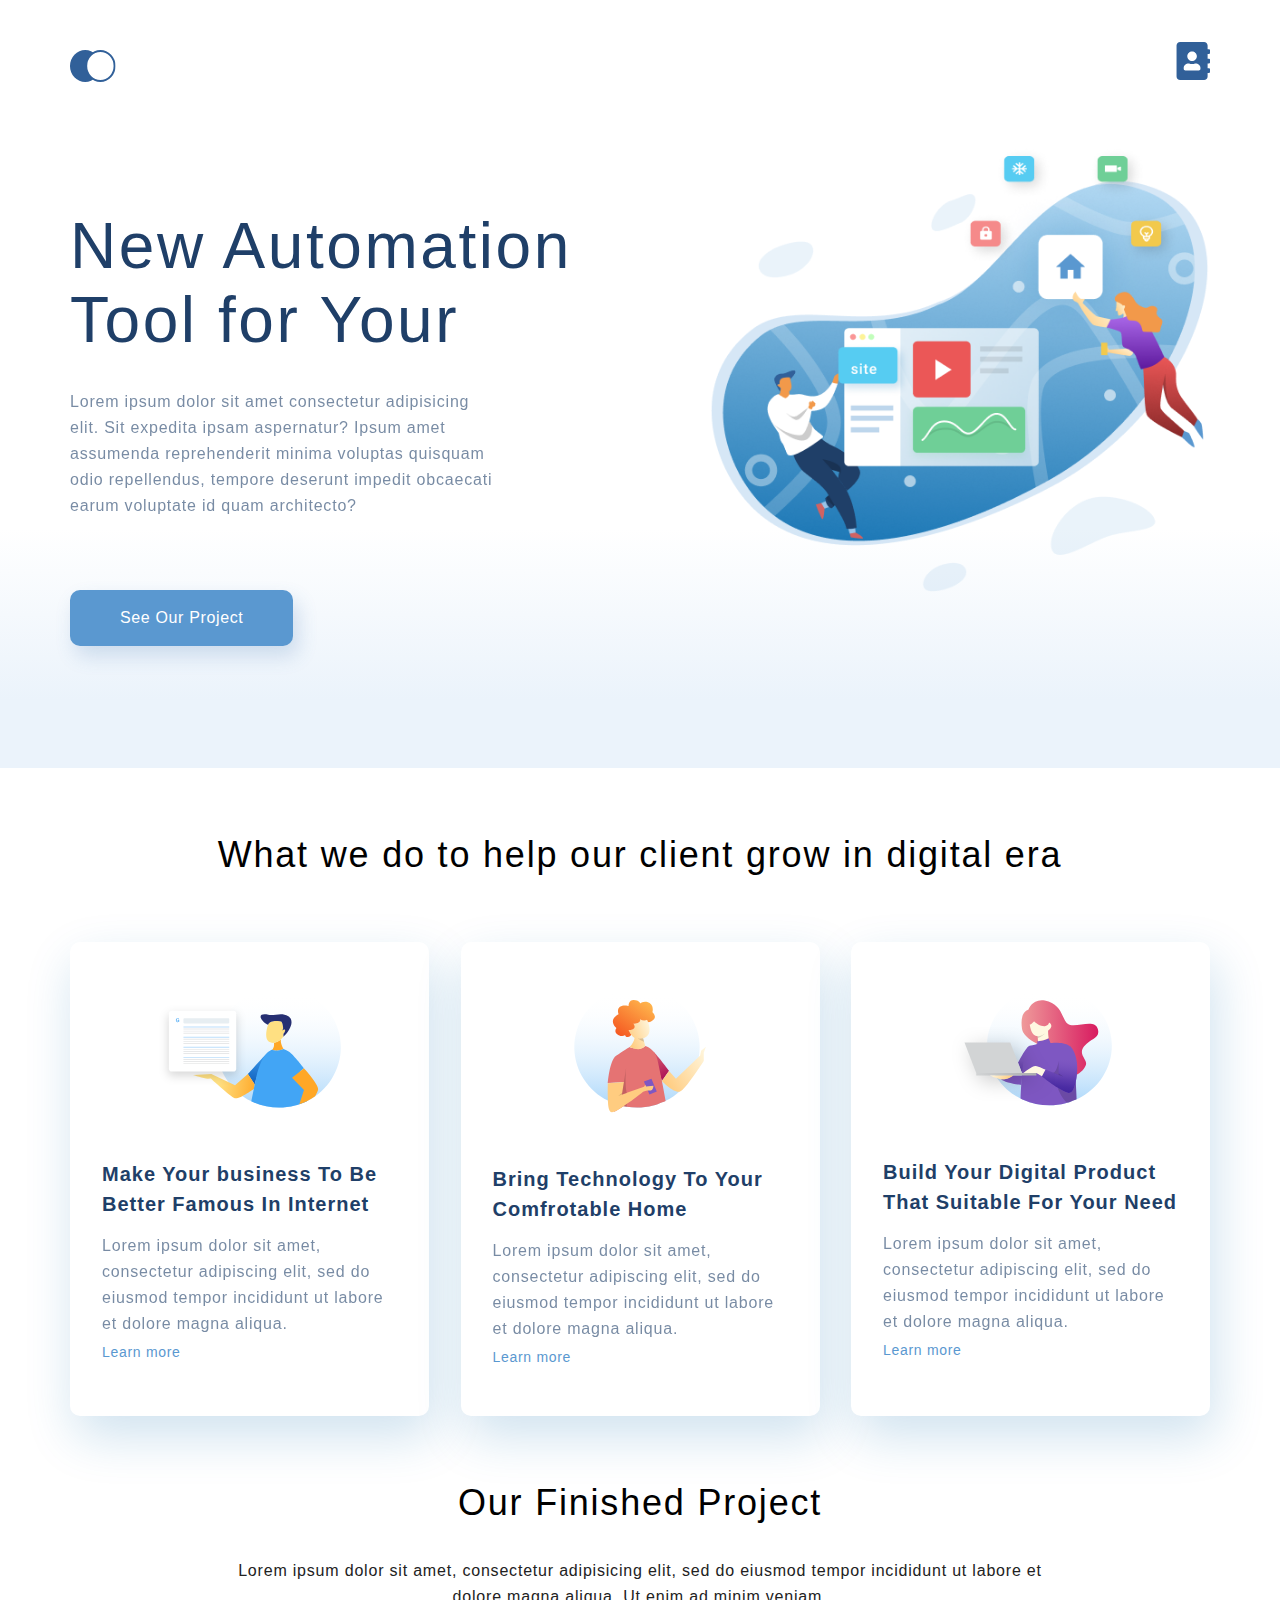
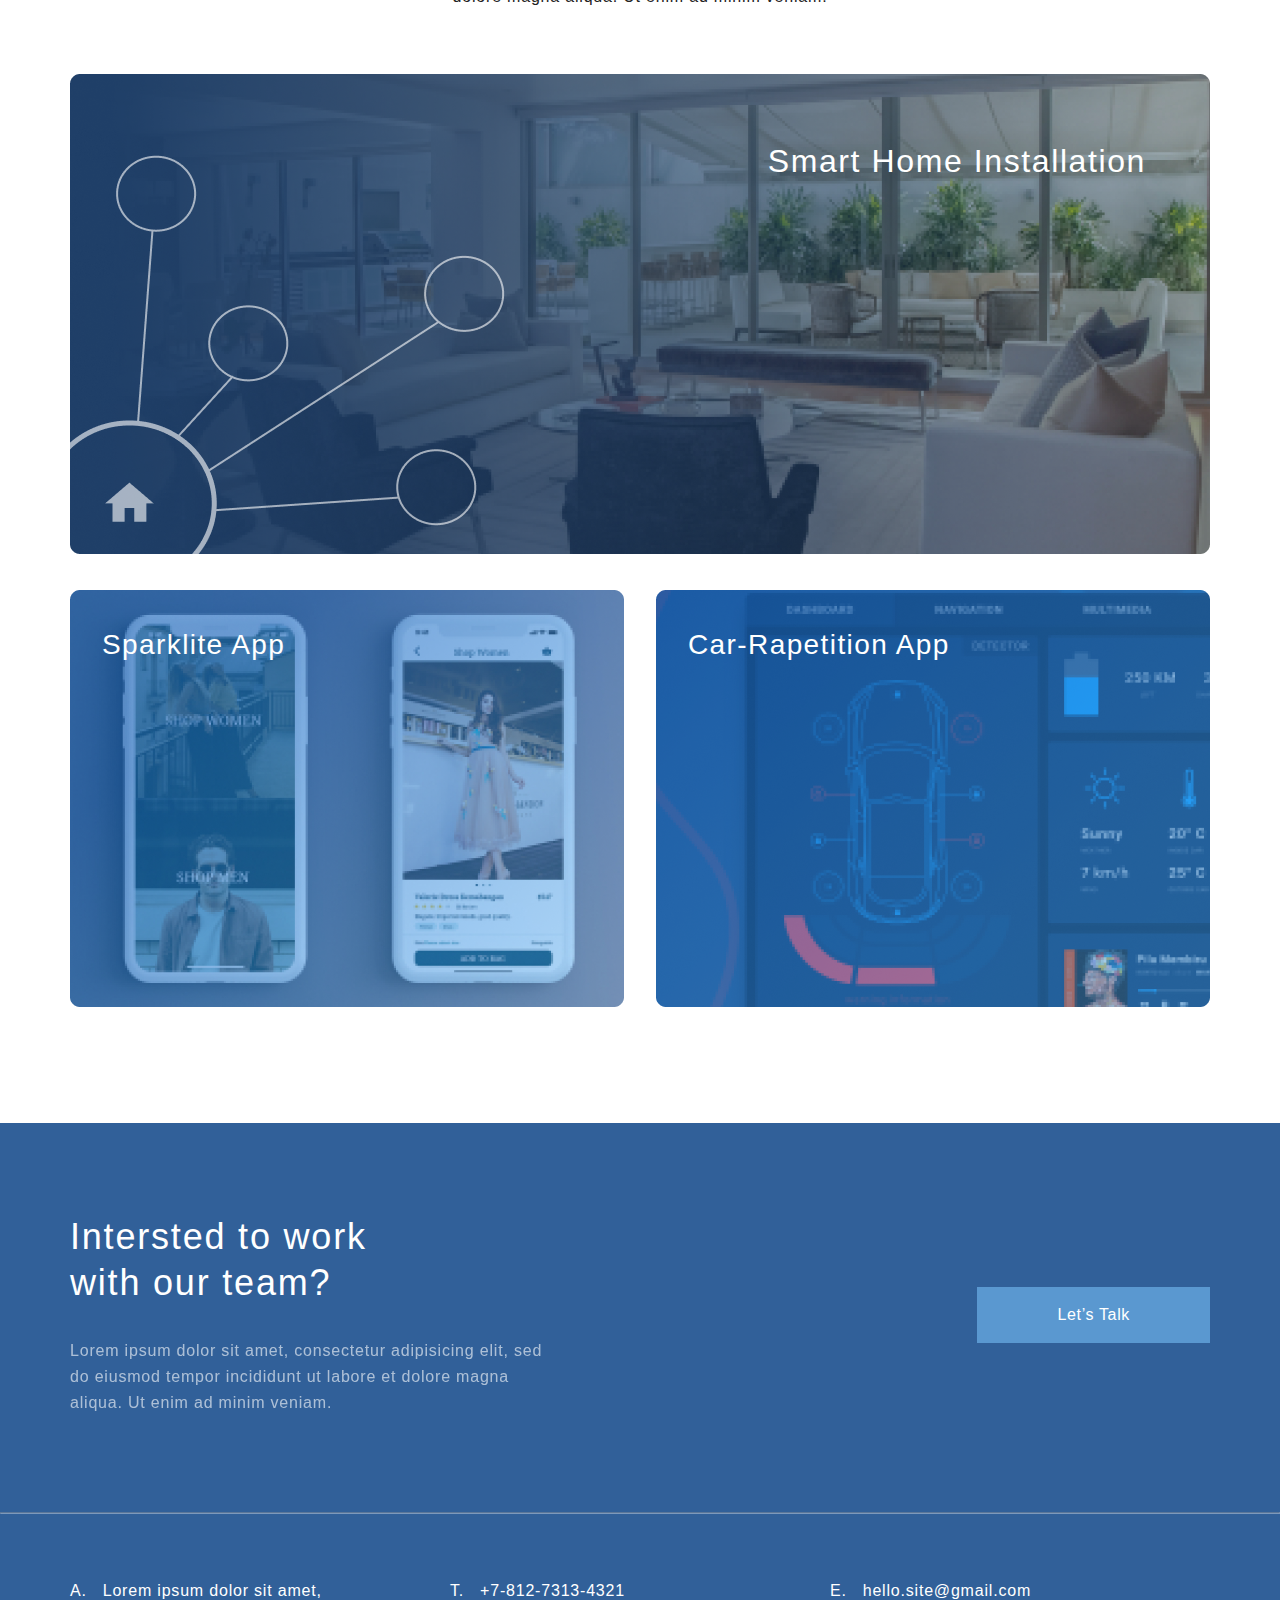
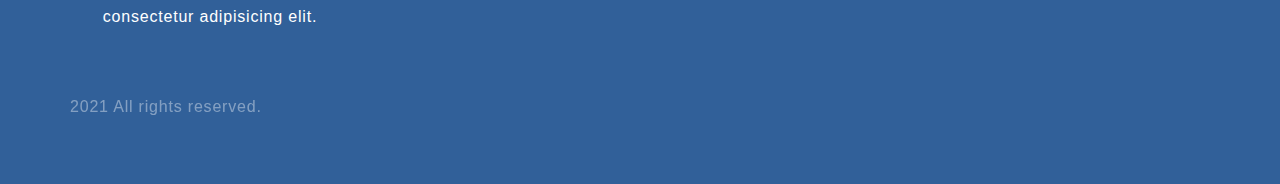
==== commit 2f53044b: "lesson8" ====
--- a/index.html
+++ b/index.html
@@ -1,5 +1,5 @@
 <!DOCTYPE html>
-<html lang="en">
+<html lang="zxx">
 <head>
     <meta charset="UTF-8">
     <meta http-equiv="X-UA-Compatible" content="IE=edge">
@@ -80,7 +80,9 @@
                 <a href="#" class="footer_button">Let’s Talk</a>
             </div>
         </div>
+
     <hr style="opacity: 0.4;">
+    
         <div class="container">
             <div class="footer_bottom">
                 <ol class="footer_info">
@@ -98,6 +100,5 @@
 
     </div>
 
-
 </body> 
 </html>--- a/style.css
+++ b/style.css
@@ -93,6 +93,7 @@
     text-decoration: none;
     display: inline-block;
     margin-top: 71px;
+    /* margin-bottom: 190px; */
 }
 
 /* стили блока what we do */
@@ -192,12 +193,14 @@
     margin-top: 112px;
     background-color: #316099;
     padding-top: 91px;
+    padding-bottom: 64px;
 }
 
 .footer_top {
-    margin-bottom: 96px;
     display: flex;
     justify-content: space-between;
+    align-items: center;
+    padding-bottom: 96px;
 }
 
 .footer_text {
@@ -208,9 +211,6 @@
 
 .footer_heading {
     width: 340px;
-    font-size: 36px;
-    line-height: 46px;
-    letter-spacing: 0.05em;
     color: #FFFFFF;
     text-align: left;
     margin-bottom: 32px;
@@ -229,30 +229,49 @@
     text-decoration: none;
     background-color: #5A98D0;
     padding: 15px 80px;
-    display: inline-block;
-    align-self: center;
-
-}
-
-.footer_bottom {
+}
+
+.footer_info {
+    display: flex;
+    justify-content: space-between;
     margin-top: 64px;
-    padding-bottom: 64px;
-}
-
-.footer_info {
-    display: flex;
-    justify-content: space-between;
-    margin-bottom: 64px;
     color: #FFFFFF;
     opacity: 1;
+    list-style-type: none;
 }
 
 .footer_list {
+    font-size: 16px;
+    line-height: 26px;
+    letter-spacing: 0.05em;
+    display: flex;
     flex-grow: 1;
     flex-basis: 33.3333%;
     margin-right: 32px;
 }
 
+.footer_list:first-child::before {
+    content: 'A.';
+    display: block;
+    margin-right: 16px;
+}
+
+.footer_list:nth-child(2)::before {
+    content: 'T.';
+    display: block;
+    margin-right: 16px;
+}
+
+.footer_list:last-child::before {
+    content: 'E.';
+    display: block;
+    margin-right: 16px;
+}
+
+.copyright {
+    margin-top: 64px;
+}
+
 .copy_text {
     color: #FFFFFF;
     opacity: 0.4;
@@ -261,14 +280,63 @@
 
 /* стили второй страницы */
 
-.contacts {
+.contacts_header {
+
+    background: url(images/contact-us.png) center/cover no-repeat;
+    padding: 50px 0;
+}
+
+.cotnact_us {
+    width: 75%;
+    margin: 0 auto;
+}
+
+.contacts_img {
+    width: 100%;
+}
+
+.contacts_heading {
     font-weight: 500;
     font-size: 44px;
     text-align: center;
-    }
+    line-height: 74px;  
+    letter-spacing: 0.04em;
+    color: #FFFFFF;
+    margin-top: 32px;
+    margin-bottom: 16px;
+    }
+
+.contacts_text {
+
+    font-size: 20px;
+    line-height: 30px;
+    text-align: center;
+    letter-spacing: 0.04em;
+    color: rgba(255, 255, 255, 0.6);
+}
 
 .contacts_block {
     display: flex;
+    margin-top: 48px;
+    margin-bottom: 92px;
+    justify-content: center;
+}
+
+/* стили блока формы */
+
+.form {
+    background: #FFFFFF;
+    box-shadow: 5px 10px 50px rgba(16, 112, 177, 0.2);
+    border-radius: 10px;
+    padding: 56px;
+}
+
+.heading_form {
+    margin-bottom: 48px;
+}
+
+.text_form {
+    margin-bottom: 8px;
 }
 
 .inp {
@@ -276,6 +344,15 @@
 box-sizing: border-box;
 border-radius: 10px;
 opacity: 0.4;
+padding: 21px 42px;
+width: 100%;
+margin-bottom: 32px;
+}
+
+.input_textarea {
+    padding: 21px 42px 93px;
+    width: 100%;
+    margin-bottom: 72px;
 }
 
 .butt {
@@ -288,6 +365,12 @@
 text-align: center;
 color: #FFFFFF;
 text-transform: uppercase;
+padding: 23px 183px;
+}
+
+.map {
+    max-width: 1140px;
+    margin: 0 auto;
 }
 
 /* медиа запросы */
@@ -297,6 +380,11 @@
         padding-left: 32px;
         padding-right: 32px;
     }
+
+    .top_box {
+        height: 768px;
+    }
+
     .top_info {
         background-position: right 280px;
     }
@@ -315,9 +403,9 @@
     }
 
     .footer_top {
-        justify-content: space-between;
-        width: 520px;
-        margin: 0 auto 64px;
+        width: 75%;
+        margin: 0 auto;
+        padding-bottom: 64px;
     }
 
     .footer_text {
@@ -325,13 +413,12 @@
     }
 
     .footer_button {
-        padding: 3px 10px;
+        padding: 3px 16px;
     }
 
     .footer_bottom {
-        /* padding-left: 124px; */
-        width: 520px;
-        margin: 64px auto 0;
+        width: 75%;
+        margin: 0 auto;
     }
 
     .footer_info {
@@ -341,9 +428,18 @@
     .footer_list {
         margin-bottom: 25px;
     }
+
+    .copyright {
+        margin-top: 40px;
+    }
+
+    .footer_contacts {
+        margin-top: 64px;
+    }
 }
 
 @media (max-width: 667px) {
+
     .header {
         padding-top: 24px;
     }
@@ -352,6 +448,10 @@
         min-height: 376px;
         padding-bottom: 41px;
         box-sizing: border-box;
+    }
+
+    .top_box {
+        height: 100%;
     }
 
     .top_info {
@@ -423,21 +523,29 @@
         margin-bottom: 16px;
     }
 
+    .footer {
+        margin-top: 64px;
+        padding-top: 18px;
+        padding-bottom: 32px;
+    }
+
     .footer_top {
-        padding: 0 auto;
+        width: 100%;
         flex-direction: column;
-        align-items: center;
+        padding-bottom: 41px;
+
+    }
+
+    .footer_text {
+        width: 100%;
         text-align: center;
-    }
-
-    .footer_text {
-        align-items: center;
+
+    }
+
+    .footer_heading {
+        width: 75%;
         text-align: center;
-        max-width: 667px;
-    }
-
-    .footer_heading {
-        text-align: center;
+        margin: 0 auto 32px;
     }
 
     .footer_button {
@@ -445,15 +553,29 @@
     }
 
     .footer_bottom {
+        width: 100%;
+    }
+
+    .footer_info {
         margin-top: 32px;
     }
 
-    .footer_info {
-        margin-bottom: 37px;
-    }
+    .footer_list {
+        margin-bottom: 17px;
+    }
+
+    .footer_list:last-child {
+        margin-bottom: 0;
+    }
+    
 
     .copyright {
         text-align: center;
+        margin-top: 37px;
+    }
+
+    .footer_contacts {
+        margin-top: 32px;
     }
 
 }